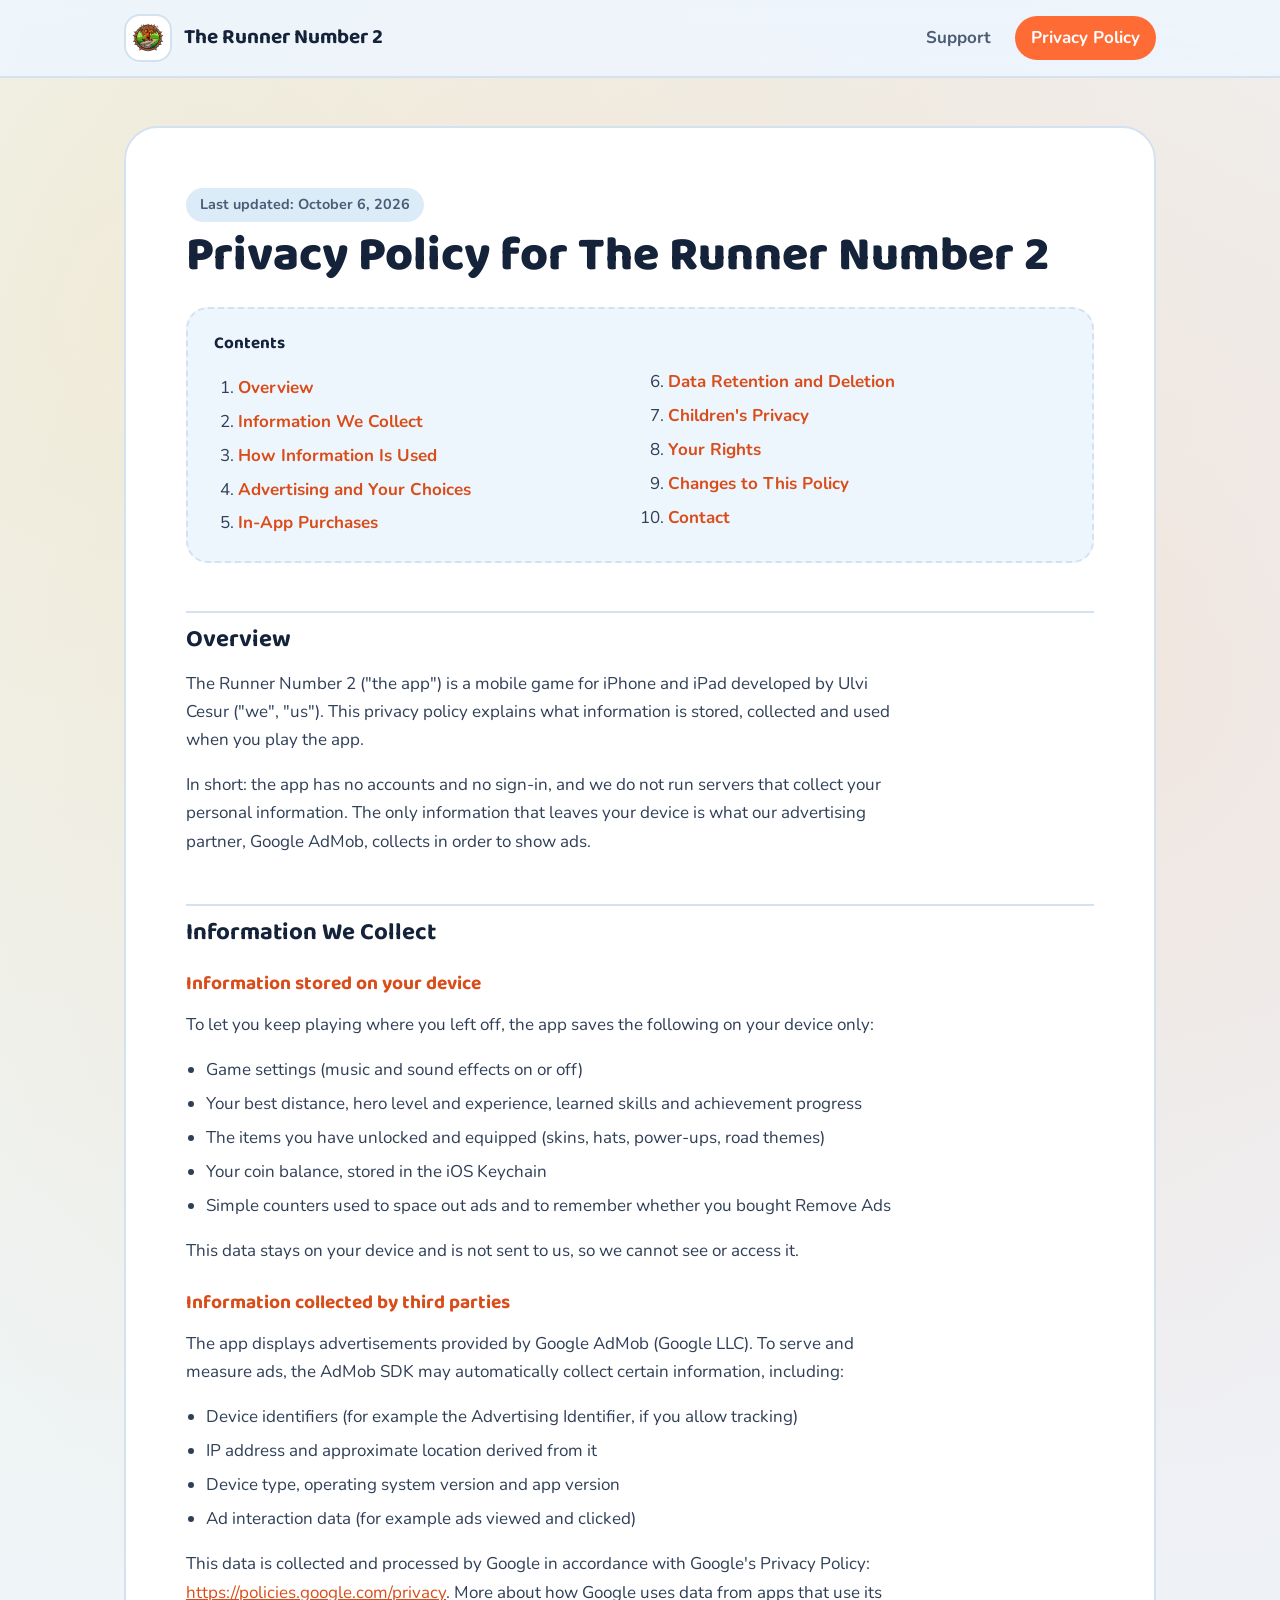
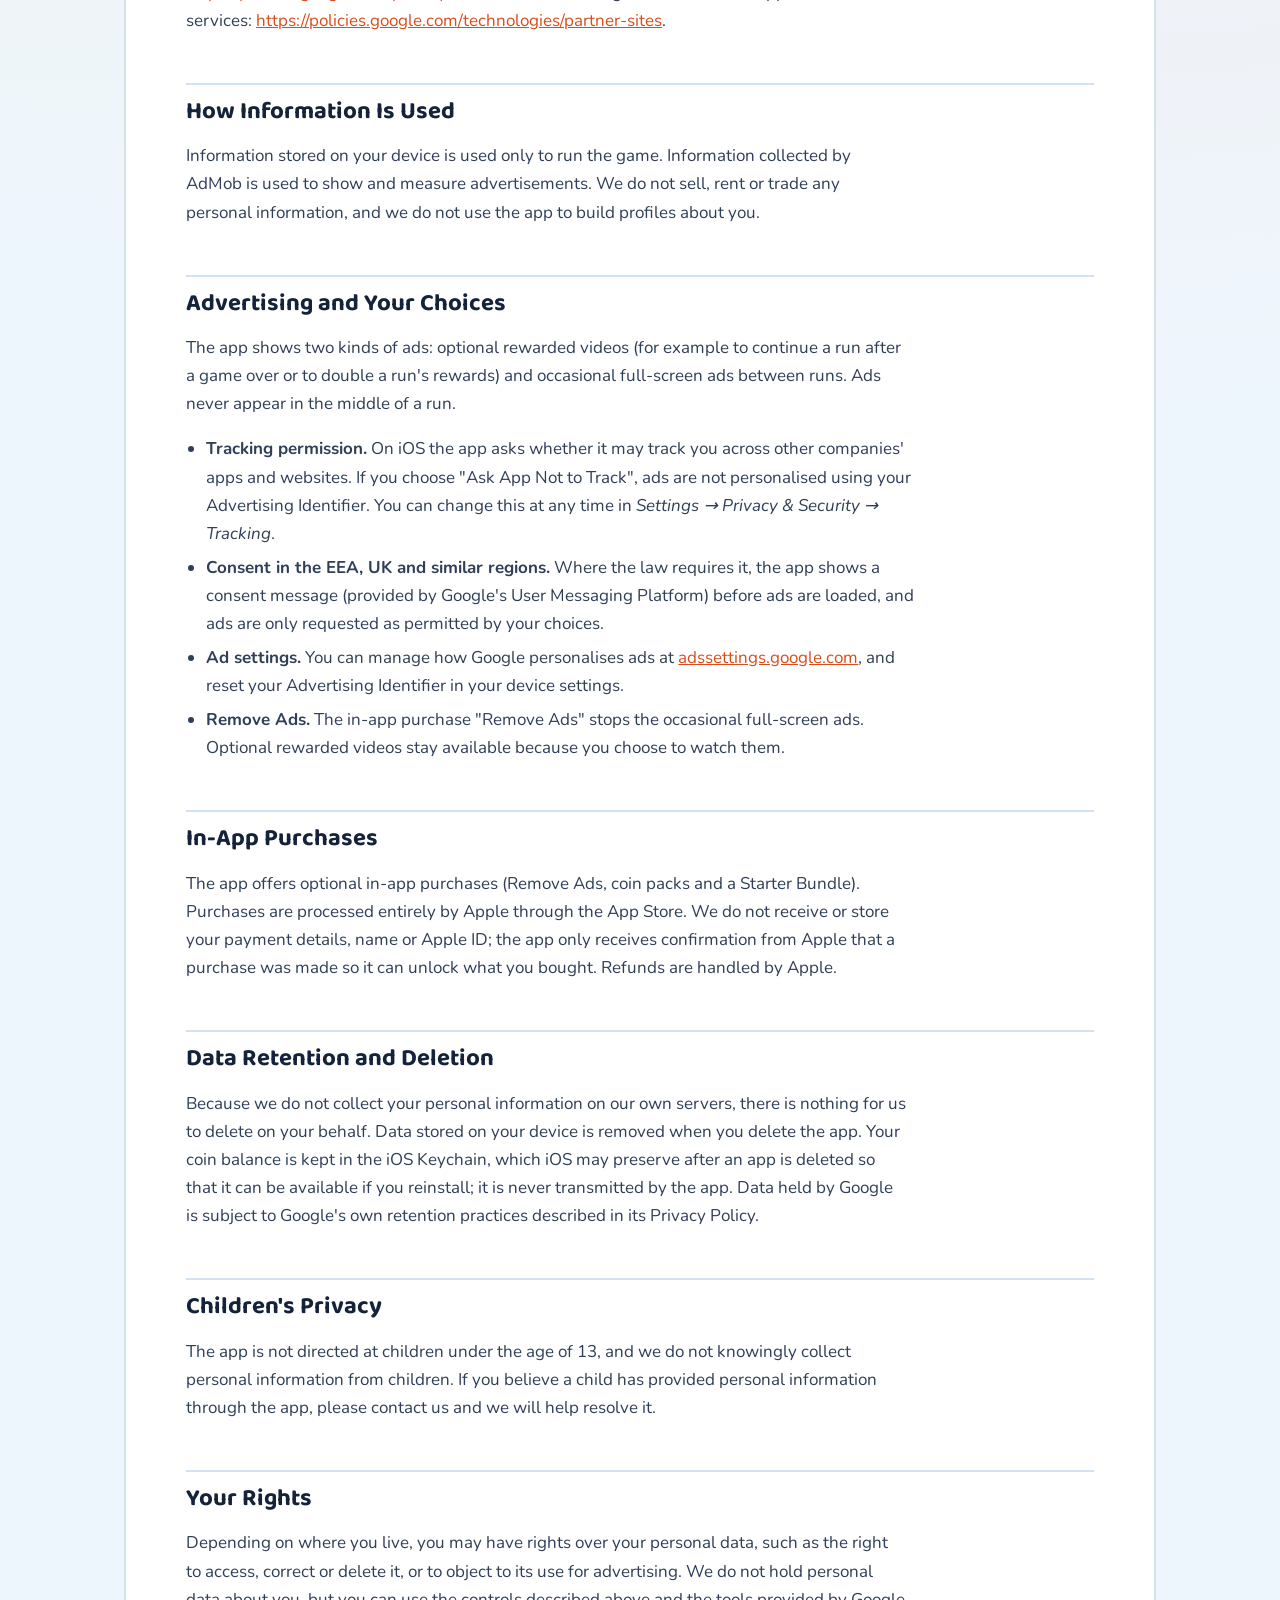
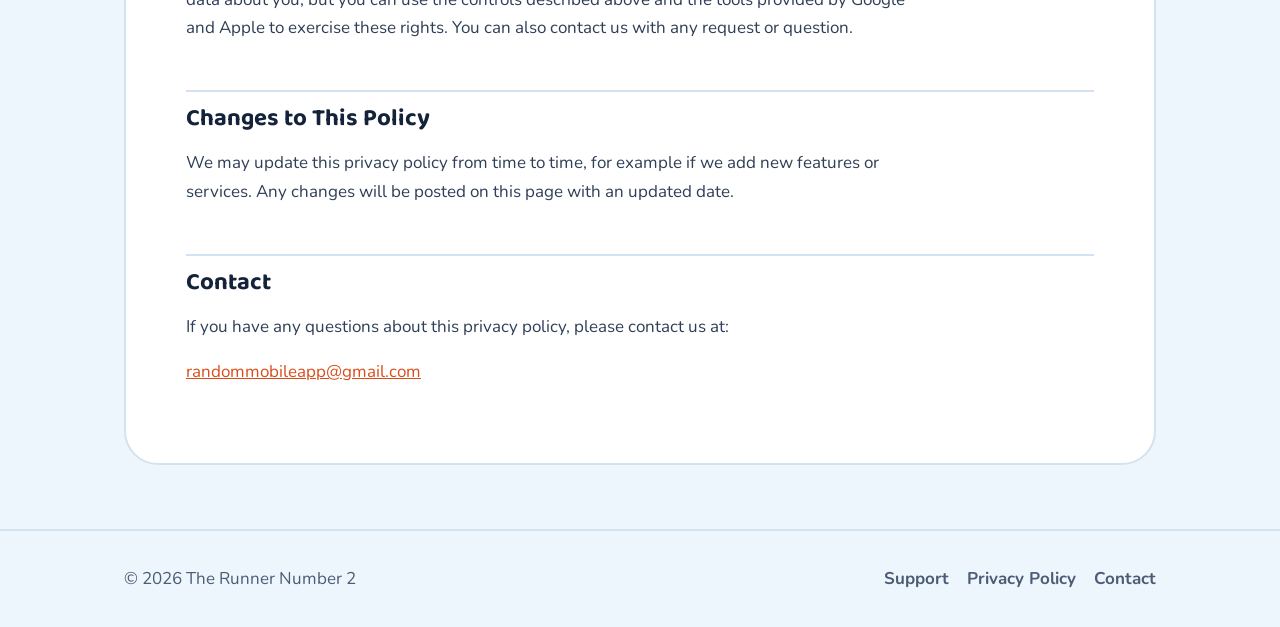
==== privacy-policy.html @ d97db5c3 "Add files via upload" ====
<!DOCTYPE html>
<html lang="en">
<head>
  <meta charset="UTF-8" />
  <meta name="viewport" content="width=device-width, initial-scale=1" />
  <title>The Runner Number 2 — Privacy Policy</title>
  <meta name="description" content="Privacy Policy for The Runner Number 2, a mobile game for iOS developed by Ulvi Cesur." />
  <meta name="referrer" content="origin" />
  <meta property="og:title" content="The Runner Number 2 - Privacy Policy" />
  <meta property="og:type" content="website" />
  <meta property="og:description" content="Privacy Policy for The Runner Number 2" />
  <link rel="icon" type="image/png" sizes="64x64" href="images/favicon.png" />
  <link rel="preconnect" href="https://fonts.googleapis.com" />
  <link rel="preconnect" href="https://fonts.gstatic.com" crossorigin />
  <link href="https://fonts.googleapis.com/css2?family=Baloo+2:wght@500;600;700;800&family=Nunito:wght@400;600;700;800&display=swap" rel="stylesheet" />
  <link rel="stylesheet" href="styles.css" />
</head>
<body>
  <header class="site-header">
    <nav class="nav" aria-label="Primary">
      <a class="brand" href="index.html">
        <span class="logo"><img src="images/logo.png" alt=""></span>
        <span class="name">The Runner Number 2</span>
      </a>
      <div class="nav-links">
        <a href="index.html">Support</a>
        <a href="privacy-policy.html" class="active">Privacy&nbsp;Policy</a>
      </div>
    </nav>
  </header>

  <main class="doc">
    <div class="wrap">
      <article class="card">
        <span class="updated">Last updated: October 6, 2026</span>
        <h1>Privacy Policy for The Runner Number 2</h1>

        <nav class="toc" aria-label="Contents">
          <strong>Contents</strong>
          <ol>
            <li><a href="#s1">Overview</a></li>
            <li><a href="#s2">Information We Collect</a></li>
            <li><a href="#s3">How Information Is Used</a></li>
            <li><a href="#s4">Advertising and Your Choices</a></li>
            <li><a href="#s5">In-App Purchases</a></li>
            <li><a href="#s6">Data Retention and Deletion</a></li>
            <li><a href="#s7">Children's Privacy</a></li>
            <li><a href="#s8">Your Rights</a></li>
            <li><a href="#s9">Changes to This Policy</a></li>
            <li><a href="#s10">Contact</a></li>
          </ol>
        </nav>

        <h2 id="s1">Overview</h2>
        <p>The Runner Number 2 ("the app") is a mobile game for iPhone and iPad developed by Ulvi Cesur ("we", "us"). This privacy policy explains what information is stored, collected and used when you play the app.</p>
        <p>In short: the app has no accounts and no sign-in, and we do not run servers that collect your personal information. The only information that leaves your device is what our advertising partner, Google AdMob, collects in order to show ads.</p>

        <h2 id="s2">Information We Collect</h2>
        <h3>Information stored on your device</h3>
        <p>To let you keep playing where you left off, the app saves the following on your device only:</p>
        <ul>
          <li>Game settings (music and sound effects on or off)</li>
          <li>Your best distance, hero level and experience, learned skills and achievement progress</li>
          <li>The items you have unlocked and equipped (skins, hats, power-ups, road themes)</li>
          <li>Your coin balance, stored in the iOS Keychain</li>
          <li>Simple counters used to space out ads and to remember whether you bought Remove Ads</li>
        </ul>
        <p>This data stays on your device and is not sent to us, so we cannot see or access it.</p>

        <h3>Information collected by third parties</h3>
        <p>The app displays advertisements provided by Google AdMob (Google LLC). To serve and measure ads, the AdMob SDK may automatically collect certain information, including:</p>
        <ul>
          <li>Device identifiers (for example the Advertising Identifier, if you allow tracking)</li>
          <li>IP address and approximate location derived from it</li>
          <li>Device type, operating system version and app version</li>
          <li>Ad interaction data (for example ads viewed and clicked)</li>
        </ul>
        <p>This data is collected and processed by Google in accordance with Google's Privacy Policy: <a href="https://policies.google.com/privacy" target="_blank" rel="noopener">https://policies.google.com/privacy</a>. More about how Google uses data from apps that use its services: <a href="https://policies.google.com/technologies/partner-sites" target="_blank" rel="noopener">https://policies.google.com/technologies/partner-sites</a>.</p>

        <h2 id="s3">How Information Is Used</h2>
        <p>Information stored on your device is used only to run the game. Information collected by AdMob is used to show and measure advertisements. We do not sell, rent or trade any personal information, and we do not use the app to build profiles about you.</p>

        <h2 id="s4">Advertising and Your Choices</h2>
        <p>The app shows two kinds of ads: optional rewarded videos (for example to continue a run after a game over or to double a run's rewards) and occasional full-screen ads between runs. Ads never appear in the middle of a run.</p>
        <ul>
          <li><b>Tracking permission.</b> On iOS the app asks whether it may track you across other companies' apps and websites. If you choose "Ask App Not to Track", ads are not personalised using your Advertising Identifier. You can change this at any time in <i>Settings → Privacy &amp; Security → Tracking</i>.</li>
          <li><b>Consent in the EEA, UK and similar regions.</b> Where the law requires it, the app shows a consent message (provided by Google's User Messaging Platform) before ads are loaded, and ads are only requested as permitted by your choices.</li>
          <li><b>Ad settings.</b> You can manage how Google personalises ads at <a href="https://adssettings.google.com" target="_blank" rel="noopener">adssettings.google.com</a>, and reset your Advertising Identifier in your device settings.</li>
          <li><b>Remove Ads.</b> The in-app purchase "Remove Ads" stops the occasional full-screen ads. Optional rewarded videos stay available because you choose to watch them.</li>
        </ul>

        <h2 id="s5">In-App Purchases</h2>
        <p>The app offers optional in-app purchases (Remove Ads, coin packs and a Starter Bundle). Purchases are processed entirely by Apple through the App Store. We do not receive or store your payment details, name or Apple ID; the app only receives confirmation from Apple that a purchase was made so it can unlock what you bought. Refunds are handled by Apple.</p>

        <h2 id="s6">Data Retention and Deletion</h2>
        <p>Because we do not collect your personal information on our own servers, there is nothing for us to delete on your behalf. Data stored on your device is removed when you delete the app. Your coin balance is kept in the iOS Keychain, which iOS may preserve after an app is deleted so that it can be available if you reinstall; it is never transmitted by the app. Data held by Google is subject to Google's own retention practices described in its Privacy Policy.</p>

        <h2 id="s7">Children's Privacy</h2>
        <p>The app is not directed at children under the age of 13, and we do not knowingly collect personal information from children. If you believe a child has provided personal information through the app, please contact us and we will help resolve it.</p>

        <h2 id="s8">Your Rights</h2>
        <p>Depending on where you live, you may have rights over your personal data, such as the right to access, correct or delete it, or to object to its use for advertising. We do not hold personal data about you, but you can use the controls described above and the tools provided by Google and Apple to exercise these rights. You can also contact us with any request or question.</p>

        <h2 id="s9">Changes to This Policy</h2>
        <p>We may update this privacy policy from time to time, for example if we add new features or services. Any changes will be posted on this page with an updated date.</p>

        <h2 id="s10">Contact</h2>
        <p>If you have any questions about this privacy policy, please contact us at:</p>
        <p><a href="mailto:randommobileapp@gmail.com">randommobileapp@gmail.com</a></p>
      </article>
    </div>
  </main>

  <footer class="site-footer">
    <div class="wrap footer-inner">
      <span>© <span id="year">2026</span> The Runner Number 2</span>
      <nav aria-label="Footer">
        <a href="index.html">Support</a>
        <a href="privacy-policy.html">Privacy Policy</a>
        <a href="mailto:randommobileapp@gmail.com">Contact</a>
      </nav>
    </div>
  </footer>

  <script>document.getElementById("year").textContent = new Date().getFullYear();</script>
</body>
</html>
---- styles.css ----
/* ============================================================
   The Runner Number 2 — shared styles
   Sporty theme: sky blue, sunrise orange, track red
   ============================================================ */

:root {
  --sky: #eef6fd;
  --sky-deep: #dcebf8;
  --card: #ffffff;
  --accent: #ff6b35;
  --accent-deep: #d94d1a;
  --sun: #ffc233;
  --navy: #14233a;
  --navy-soft: #4b5c75;
  --tint: #ffe3d6;
  --line: #d3e2f1;
  --shadow: 20px 22px 0 rgba(20, 35, 58, 0.08);
  --radius-lg: 34px;
  --radius-md: 22px;
  --maxw: 1080px;
  --font-display: "Baloo 2", system-ui, sans-serif;
  --font-body: "Nunito", system-ui, sans-serif;
}

* { box-sizing: border-box; }
html { scroll-behavior: smooth; }

body {
  margin: 0;
  font-family: var(--font-body);
  color: var(--navy);
  background-color: var(--sky);
  background-image:
    radial-gradient(circle at 12% 8%, rgba(255, 194, 51, 0.16), transparent 42%),
    radial-gradient(circle at 88% 18%, rgba(255, 107, 53, 0.10), transparent 40%);
  line-height: 1.65;
  font-size: 17px;
  -webkit-font-smoothing: antialiased;
}

h1, h2, h3 {
  font-family: var(--font-display);
  color: var(--navy);
  line-height: 1.1;
  margin: 0 0 0.4em;
}

a { color: var(--accent-deep); }

.wrap { max-width: var(--maxw); margin: 0 auto; padding: 0 24px; }

/* -------- Header / nav -------- */
.site-header {
  position: sticky;
  top: 0;
  z-index: 50;
  background: rgba(238, 246, 253, 0.9);
  backdrop-filter: blur(10px);
  border-bottom: 2px solid var(--line);
}
.nav {
  display: flex;
  align-items: center;
  justify-content: space-between;
  gap: 16px;
  padding: 14px 24px;
  max-width: var(--maxw);
  margin: 0 auto;
}
.brand {
  display: inline-flex;
  align-items: center;
  gap: 12px;
  text-decoration: none;
  color: var(--navy);
  font-family: var(--font-display);
  font-weight: 700;
  font-size: 1.3rem;
}
.logo {
  flex: 0 0 auto;
  width: 48px; height: 48px; border-radius: 16px;
  display: grid; place-items: center; font-size: 28px;
  background: var(--card); border: 2px solid var(--line);
  overflow: hidden;
}
.logo img { width: 100%; height: 100%; object-fit: contain; display: block; padding: 6px; }
.nav-links { display: flex; gap: 8px; align-items: center; }
.nav-links a {
  text-decoration: none;
  color: var(--navy-soft);
  font-weight: 700;
  padding: 8px 16px;
  border-radius: 999px;
  transition: background 0.15s, color 0.15s;
}
.nav-links a:hover { background: var(--tint); color: var(--accent-deep); }
.nav-links a.active { background: var(--accent); color: #fff; }

/* -------- Hero -------- */
.hero { padding: 72px 0 40px; }
.hero-grid {
  display: grid;
  grid-template-columns: 0.8fr 1.2fr;
  gap: 32px;
  align-items: center;
}
.eyebrow {
  display: inline-block;
  background: var(--tint);
  color: var(--accent-deep);
  font-weight: 800;
  padding: 6px 16px;
  border-radius: 999px;
  font-size: 0.9rem;
  margin-bottom: 18px;
}
.hero h1 {
  font-size: clamp(2.3rem, 4.6vw, 3.7rem);
  font-weight: 800;
  letter-spacing: -0.5px;
}
.hero h1 .glaze {
  background: linear-gradient(120deg, var(--accent), var(--sun));
  -webkit-background-clip: text;
  background-clip: text;
  color: transparent;
}
.hero p.lead {
  font-size: 1.2rem;
  color: var(--navy-soft);
  max-width: 46ch;
  margin: 10px 0 28px;
}
.badges { display: flex; flex-wrap: wrap; gap: 14px; }
.store-badge {
  display: inline-flex;
  align-items: center;
  gap: 12px;
  background: var(--navy);
  color: #fff;
  text-decoration: none;
  padding: 12px 22px 12px 18px;
  border-radius: 16px;
  font-weight: 700;
  box-shadow: 0 10px 0 rgba(20, 35, 58, 0.15);
  transition: transform 0.12s, box-shadow 0.12s;
}
.store-badge:hover { transform: translateY(3px); box-shadow: 0 7px 0 rgba(20, 35, 58, 0.15); }
.store-badge small { display: block; font-size: 0.7rem; font-weight: 600; opacity: 0.8; }
.store-badge b { font-family: var(--font-display); font-size: 1.05rem; }
.store-badge .ico { font-size: 1.6rem; }

/* Phone mockups (they shrink with the column so the headline keeps its room) */
.hero-grid > * { min-width: 0; }
.phones { position: relative; display: flex; justify-content: center; align-items: center; }
.phone + .phone { margin-left: -18px; }   /* overlap a little so the phones can be bigger */
.phone {
  flex: 1 1 0;
  max-width: 240px;
  width: auto;
  aspect-ratio: 9 / 19;
  background: var(--navy);
  border-radius: 30px;
  padding: 8px;
  box-shadow: var(--shadow);
}
.phone .screen {
  width: 100%;
  height: 100%;
  border-radius: 24px;
  overflow: hidden;
  background: linear-gradient(160deg, #bfe3ff, #ffd9a8 70%, #ffb88a);
  display: grid;
  place-items: center;
  text-align: center;
  color: var(--navy);
  padding: 16px;
}
.phone .screen img { width: 100%; height: 100%; object-fit: cover; }
.phone .screen .ph-emoji { font-size: 2.4rem; margin-bottom: 8px; }
.phone .screen .ph-note { font-size: 0.78rem; font-weight: 700; color: var(--navy-soft); }
.phone:nth-child(2) { position: relative; z-index: 2; }   /* gameplay stays in front */
.phone.tilt-l { transform: rotate(-6deg) translateY(14px); }
.phone.tilt-r { transform: rotate(6deg) translateY(14px); }

/* -------- Sections -------- */
.section { padding: 56px 0; }
.section h2 { font-size: clamp(1.9rem, 4vw, 2.6rem); font-weight: 800; }

.card {
  background: var(--card);
  border: 2px solid var(--line);
  border-radius: var(--radius-lg);
  padding: 40px;
}

.support-card {
  background: linear-gradient(160deg, var(--card), #fff4ec);
  text-align: center;
}
.support-card p { font-size: 1.12rem; color: var(--navy-soft); max-width: 52ch; margin: 0 auto 22px; }
.contact-pill {
  display: inline-flex;
  align-items: center;
  gap: 10px;
  background: var(--accent);
  color: #fff;
  text-decoration: none;
  font-weight: 800;
  padding: 14px 26px;
  border-radius: 999px;
  font-size: 1.05rem;
  box-shadow: 0 10px 0 var(--accent-deep);
  transition: transform 0.12s, box-shadow 0.12s;
}
.contact-pill:hover { transform: translateY(3px); box-shadow: 0 7px 0 var(--accent-deep); }
.support-card .reply-note { margin-top: 38px; margin-bottom: 0; color: var(--navy-soft); font-weight: 600; }

/* App info */
.info-grid {
  display: grid;
  grid-template-columns: repeat(3, 1fr);
  gap: 16px;
  margin-top: 24px;
}
.info-item {
  background: var(--card);
  border: 2px solid var(--line);
  border-radius: var(--radius-md);
  padding: 20px 24px;
}
.info-item small {
  display: block;
  color: var(--navy-soft);
  font-weight: 800;
  text-transform: uppercase;
  letter-spacing: 0.06em;
  font-size: 0.75rem;
}
.info-item b { font-family: var(--font-display); font-size: 1.2rem; }

/* FAQ */
.faq { display: grid; gap: 14px; margin-top: 28px; }
details.faq-item {
  background: var(--card);
  border: 2px solid var(--line);
  border-radius: var(--radius-md);
  padding: 4px 24px;
  transition: border-color 0.15s;
}
details.faq-item[open] { border-color: var(--accent); }
details.faq-item summary {
  list-style: none;
  cursor: pointer;
  font-family: var(--font-display);
  font-weight: 600;
  font-size: 1.15rem;
  padding: 18px 0;
  display: flex;
  justify-content: space-between;
  align-items: center;
  gap: 16px;
}
details.faq-item summary::-webkit-details-marker { display: none; }
details.faq-item summary::after {
  content: "+";
  font-size: 1.6rem;
  color: var(--accent);
  transition: transform 0.2s;
  line-height: 1;
}
details.faq-item[open] summary::after { transform: rotate(45deg); }
details.faq-item .answer { padding: 0 0 20px; color: var(--navy-soft); }

.thanks { text-align: center; font-family: var(--font-display); font-size: 1.4rem; font-weight: 700; color: var(--accent-deep); }

/* -------- Privacy policy document -------- */
.doc { padding: 48px 0 24px; }
.doc .card { padding: clamp(28px, 5vw, 60px); }
.doc h1 { font-size: clamp(2rem, 5vw, 3rem); font-weight: 800; }
.doc .updated {
  display: inline-block;
  background: var(--sky-deep);
  color: var(--navy-soft);
  font-weight: 700;
  padding: 5px 14px;
  border-radius: 999px;
  font-size: 0.9rem;
  margin-bottom: 8px;
}
.doc h2 {
  font-size: 1.5rem;
  font-weight: 700;
  margin-top: 2em;
  padding-top: 0.6em;
  border-top: 2px solid var(--line);
}
.doc h3 { font-size: 1.2rem; font-weight: 700; margin-top: 1.4em; color: var(--accent-deep); }
.doc p, .doc li { color: #2f3f57; max-width: 72ch; }
.doc ul { padding-left: 1.2em; }
.doc li { margin: 0.35em 0; }
.doc a { word-break: break-word; }
.toc {
  background: var(--sky);
  border: 2px dashed var(--line);
  border-radius: var(--radius-md);
  padding: 20px 26px;
  margin: 24px 0 8px;
}
.toc strong { font-family: var(--font-display); }
.toc ol { margin: 10px 0 0; padding-left: 1.4em; columns: 2; column-gap: 32px; }
.toc a { text-decoration: none; font-weight: 700; }
.toc a:hover { text-decoration: underline; }

/* -------- Footer -------- */
.site-footer {
  border-top: 2px solid var(--line);
  margin-top: 40px;
  padding: 34px 0;
  color: var(--navy-soft);
}
.footer-inner {
  display: flex;
  flex-wrap: wrap;
  justify-content: space-between;
  align-items: center;
  gap: 16px;
}
.footer-inner nav { display: flex; gap: 18px; }
.footer-inner a { color: var(--navy-soft); text-decoration: none; font-weight: 700; }
.footer-inner a:hover { color: var(--accent-deep); }

/* -------- Responsive -------- */
@media (max-width: 820px) {
  .hero-grid { grid-template-columns: 1fr; gap: 32px; }
  .phones { order: -1; }
  .phone { max-width: 190px; }
  .nav-links a { padding: 8px 12px; }
  .toc ol { columns: 1; }
  .info-grid { grid-template-columns: 1fr; }
}
@media (max-width: 480px) {
  body { font-size: 16px; }
  .brand span.name { display: none; }
  .phone.tilt-l, .phone.tilt-r { transform: none; }
  .phones { flex-wrap: wrap; }
  .card { padding: 28px 20px; }
  .contact-pill {
    max-width: 100%;
    font-size: 0.95rem;
    padding: 14px 20px;
    word-break: break-word;
    text-align: center;
  }
}

@media (prefers-reduced-motion: reduce) {
  * { scroll-behavior: auto; transition: none !important; }
}

:focus-visible { outline: 3px solid var(--sun); outline-offset: 3px; border-radius: 6px; }
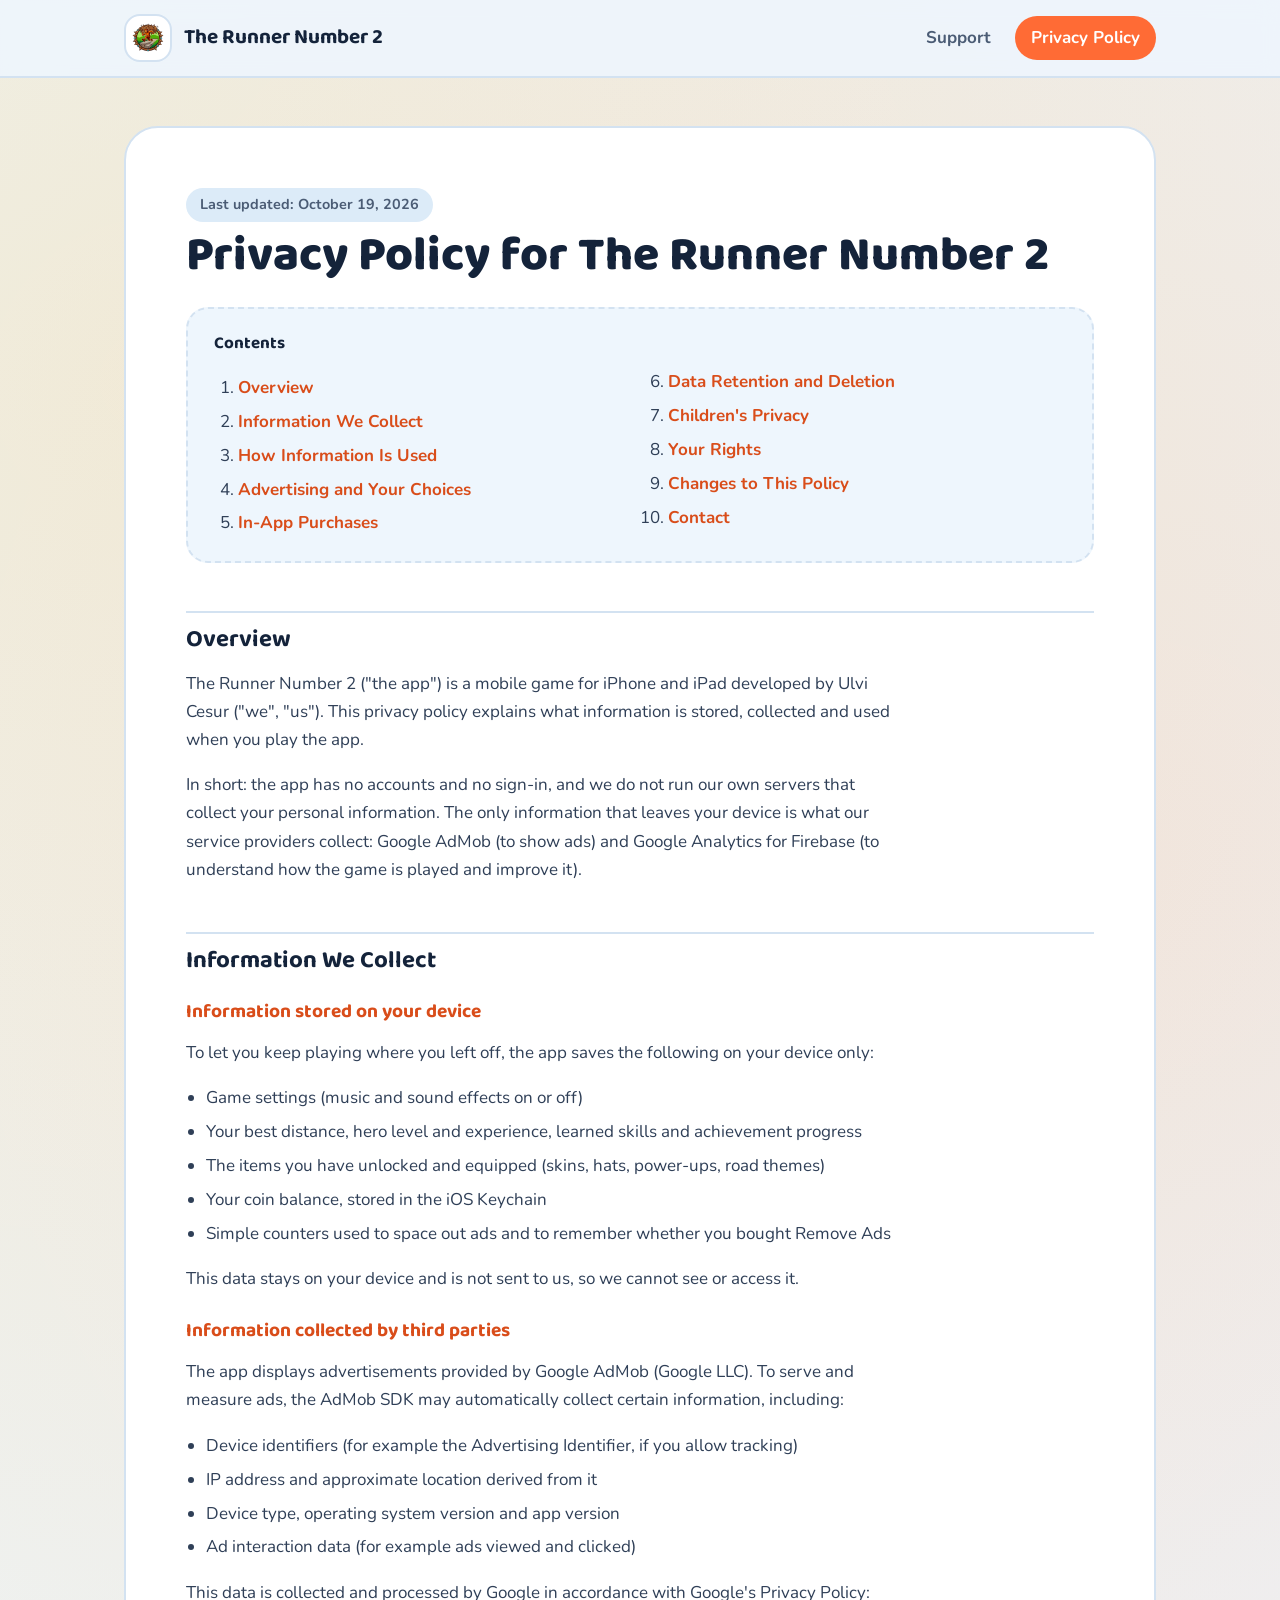
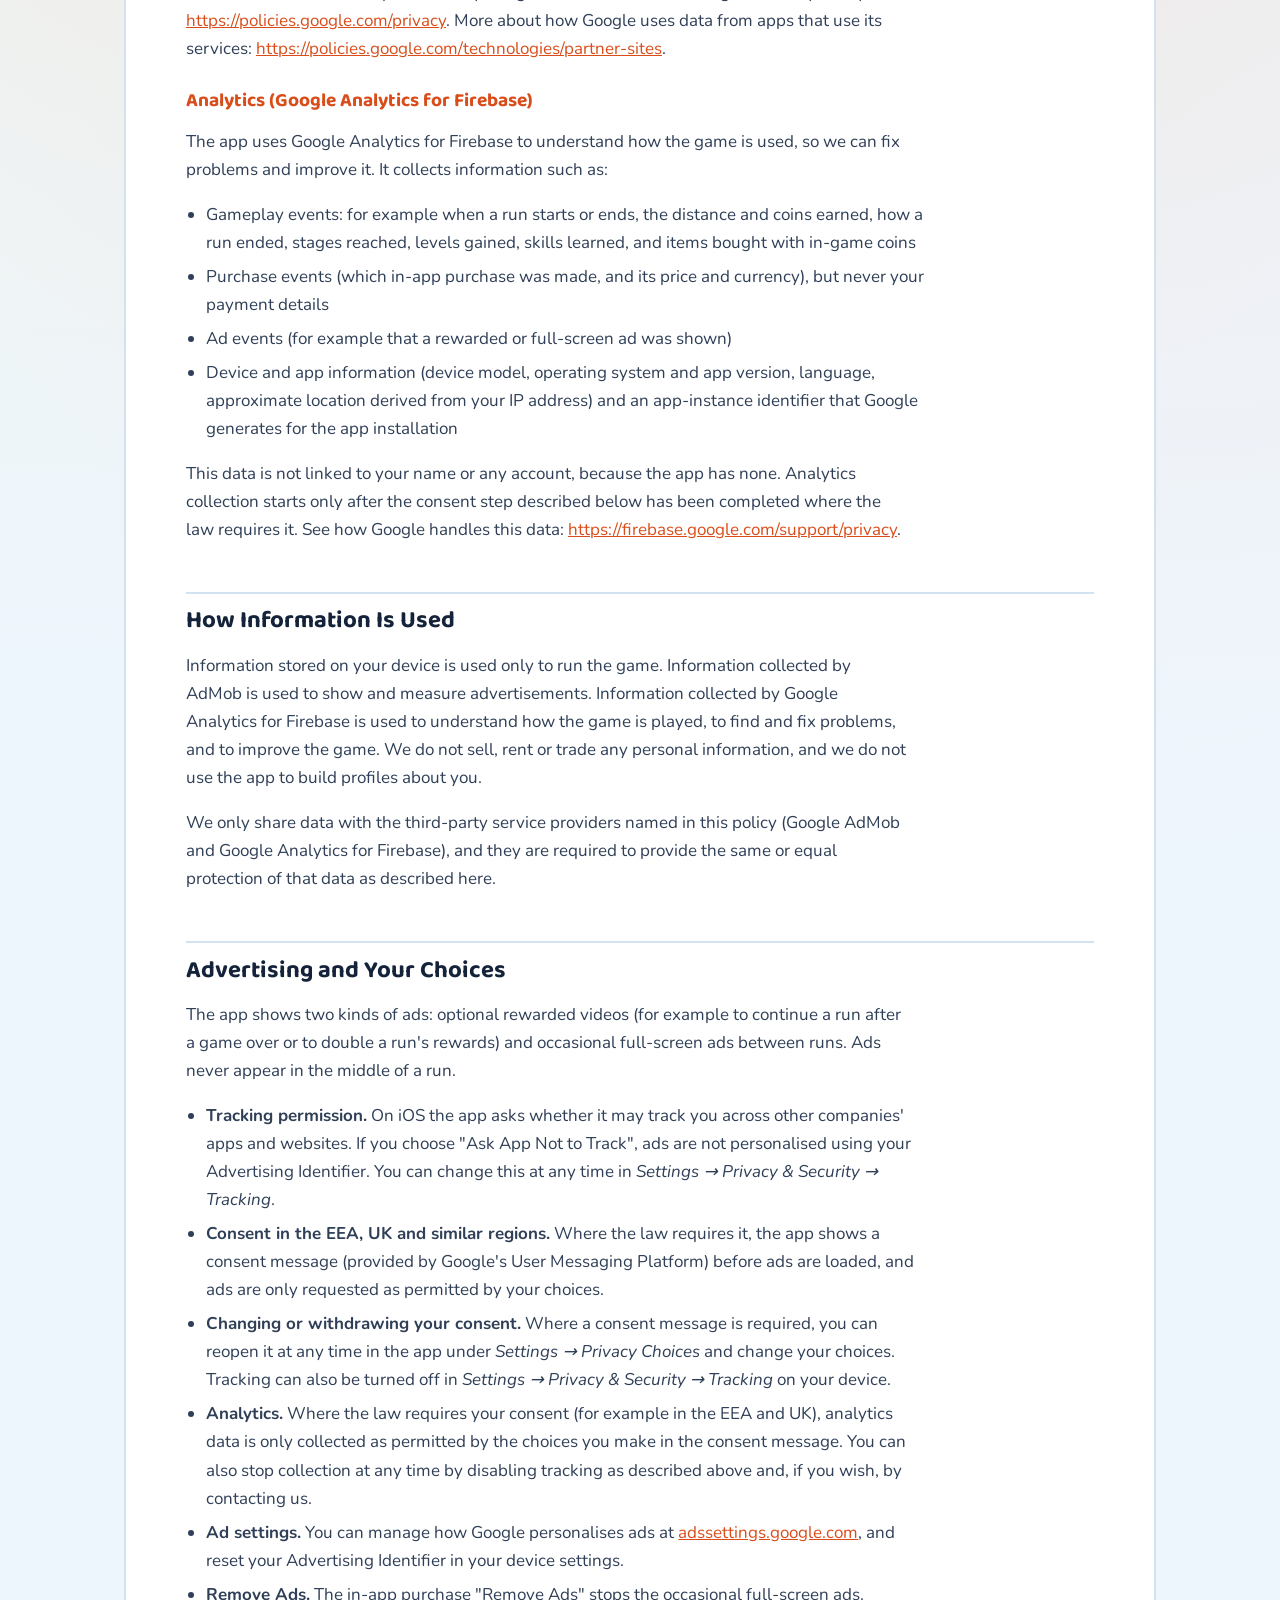
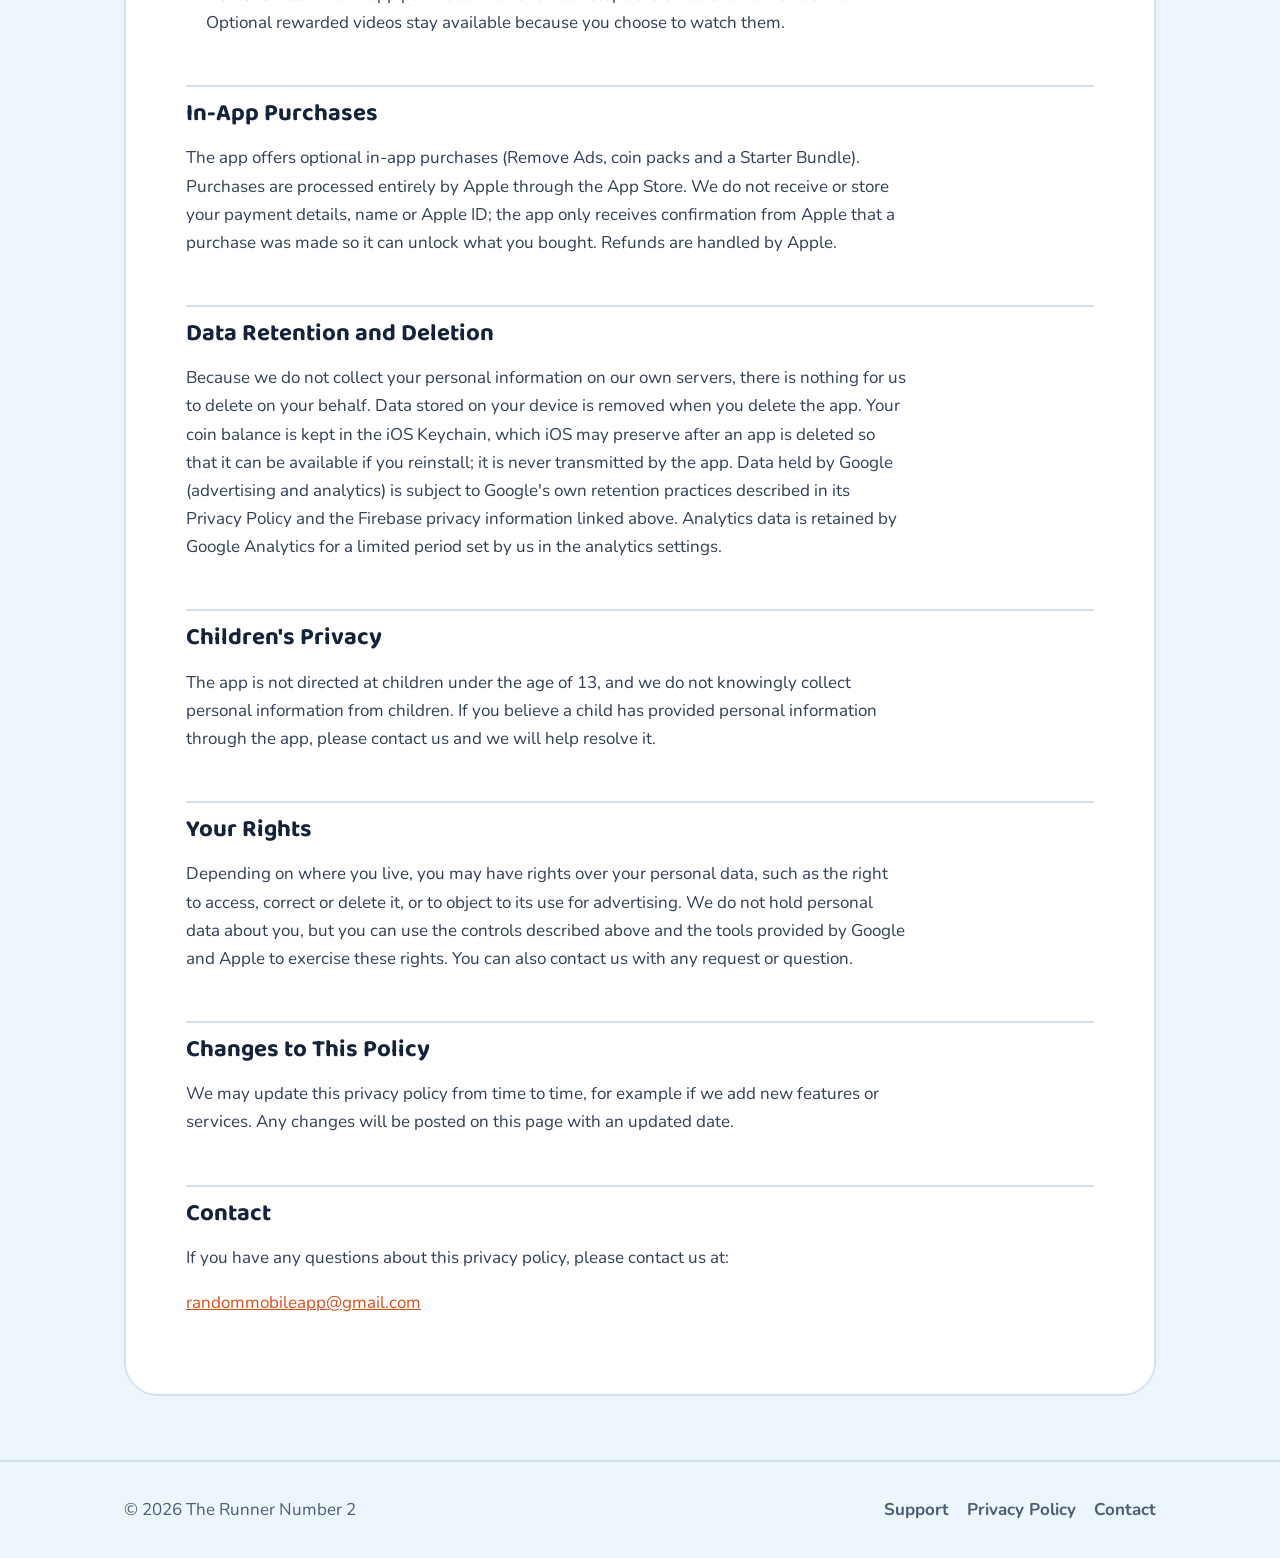
==== commit f3ee76ea: "Add files via upload" ====
--- a/privacy-policy.html
+++ b/privacy-policy.html
@@ -32,7 +32,7 @@
   <main class="doc">
     <div class="wrap">
       <article class="card">
-        <span class="updated">Last updated: October 6, 2026</span>
+        <span class="updated">Last updated: October 19, 2026</span>
         <h1>Privacy Policy for The Runner Number 2</h1>
 
         <nav class="toc" aria-label="Contents">
@@ -53,7 +53,7 @@
 
         <h2 id="s1">Overview</h2>
         <p>The Runner Number 2 ("the app") is a mobile game for iPhone and iPad developed by Ulvi Cesur ("we", "us"). This privacy policy explains what information is stored, collected and used when you play the app.</p>
-        <p>In short: the app has no accounts and no sign-in, and we do not run servers that collect your personal information. The only information that leaves your device is what our advertising partner, Google AdMob, collects in order to show ads.</p>
+        <p>In short: the app has no accounts and no sign-in, and we do not run our own servers that collect your personal information. The only information that leaves your device is what our service providers collect: Google AdMob (to show ads) and Google Analytics for Firebase (to understand how the game is played and improve it).</p>
 
         <h2 id="s2">Information We Collect</h2>
         <h3>Information stored on your device</h3>
@@ -77,14 +77,27 @@
         </ul>
         <p>This data is collected and processed by Google in accordance with Google's Privacy Policy: <a href="https://policies.google.com/privacy" target="_blank" rel="noopener">https://policies.google.com/privacy</a>. More about how Google uses data from apps that use its services: <a href="https://policies.google.com/technologies/partner-sites" target="_blank" rel="noopener">https://policies.google.com/technologies/partner-sites</a>.</p>
 
+        <h3>Analytics (Google Analytics for Firebase)</h3>
+        <p>The app uses Google Analytics for Firebase to understand how the game is used, so we can fix problems and improve it. It collects information such as:</p>
+        <ul>
+          <li>Gameplay events: for example when a run starts or ends, the distance and coins earned, how a run ended, stages reached, levels gained, skills learned, and items bought with in-game coins</li>
+          <li>Purchase events (which in-app purchase was made, and its price and currency), but never your payment details</li>
+          <li>Ad events (for example that a rewarded or full-screen ad was shown)</li>
+          <li>Device and app information (device model, operating system and app version, language, approximate location derived from your IP address) and an app-instance identifier that Google generates for the app installation</li>
+        </ul>
+        <p>This data is not linked to your name or any account, because the app has none. Analytics collection starts only after the consent step described below has been completed where the law requires it. See how Google handles this data: <a href="https://firebase.google.com/support/privacy" target="_blank" rel="noopener">https://firebase.google.com/support/privacy</a>.</p>
+
         <h2 id="s3">How Information Is Used</h2>
-        <p>Information stored on your device is used only to run the game. Information collected by AdMob is used to show and measure advertisements. We do not sell, rent or trade any personal information, and we do not use the app to build profiles about you.</p>
+        <p>Information stored on your device is used only to run the game. Information collected by AdMob is used to show and measure advertisements. Information collected by Google Analytics for Firebase is used to understand how the game is played, to find and fix problems, and to improve the game. We do not sell, rent or trade any personal information, and we do not use the app to build profiles about you.</p>
+        <p>We only share data with the third-party service providers named in this policy (Google AdMob and Google Analytics for Firebase), and they are required to provide the same or equal protection of that data as described here.</p>
 
         <h2 id="s4">Advertising and Your Choices</h2>
         <p>The app shows two kinds of ads: optional rewarded videos (for example to continue a run after a game over or to double a run's rewards) and occasional full-screen ads between runs. Ads never appear in the middle of a run.</p>
         <ul>
           <li><b>Tracking permission.</b> On iOS the app asks whether it may track you across other companies' apps and websites. If you choose "Ask App Not to Track", ads are not personalised using your Advertising Identifier. You can change this at any time in <i>Settings → Privacy &amp; Security → Tracking</i>.</li>
           <li><b>Consent in the EEA, UK and similar regions.</b> Where the law requires it, the app shows a consent message (provided by Google's User Messaging Platform) before ads are loaded, and ads are only requested as permitted by your choices.</li>
+          <li><b>Changing or withdrawing your consent.</b> Where a consent message is required, you can reopen it at any time in the app under <i>Settings → Privacy Choices</i> and change your choices. Tracking can also be turned off in <i>Settings → Privacy &amp; Security → Tracking</i> on your device.</li>
+          <li><b>Analytics.</b> Where the law requires your consent (for example in the EEA and UK), analytics data is only collected as permitted by the choices you make in the consent message. You can also stop collection at any time by disabling tracking as described above and, if you wish, by contacting us.</li>
           <li><b>Ad settings.</b> You can manage how Google personalises ads at <a href="https://adssettings.google.com" target="_blank" rel="noopener">adssettings.google.com</a>, and reset your Advertising Identifier in your device settings.</li>
           <li><b>Remove Ads.</b> The in-app purchase "Remove Ads" stops the occasional full-screen ads. Optional rewarded videos stay available because you choose to watch them.</li>
         </ul>
@@ -93,7 +106,7 @@
         <p>The app offers optional in-app purchases (Remove Ads, coin packs and a Starter Bundle). Purchases are processed entirely by Apple through the App Store. We do not receive or store your payment details, name or Apple ID; the app only receives confirmation from Apple that a purchase was made so it can unlock what you bought. Refunds are handled by Apple.</p>
 
         <h2 id="s6">Data Retention and Deletion</h2>
-        <p>Because we do not collect your personal information on our own servers, there is nothing for us to delete on your behalf. Data stored on your device is removed when you delete the app. Your coin balance is kept in the iOS Keychain, which iOS may preserve after an app is deleted so that it can be available if you reinstall; it is never transmitted by the app. Data held by Google is subject to Google's own retention practices described in its Privacy Policy.</p>
+        <p>Because we do not collect your personal information on our own servers, there is nothing for us to delete on your behalf. Data stored on your device is removed when you delete the app. Your coin balance is kept in the iOS Keychain, which iOS may preserve after an app is deleted so that it can be available if you reinstall; it is never transmitted by the app. Data held by Google (advertising and analytics) is subject to Google's own retention practices described in its Privacy Policy and the Firebase privacy information linked above. Analytics data is retained by Google Analytics for a limited period set by us in the analytics settings.</p>
 
         <h2 id="s7">Children's Privacy</h2>
         <p>The app is not directed at children under the age of 13, and we do not knowingly collect personal information from children. If you believe a child has provided personal information through the app, please contact us and we will help resolve it.</p>
